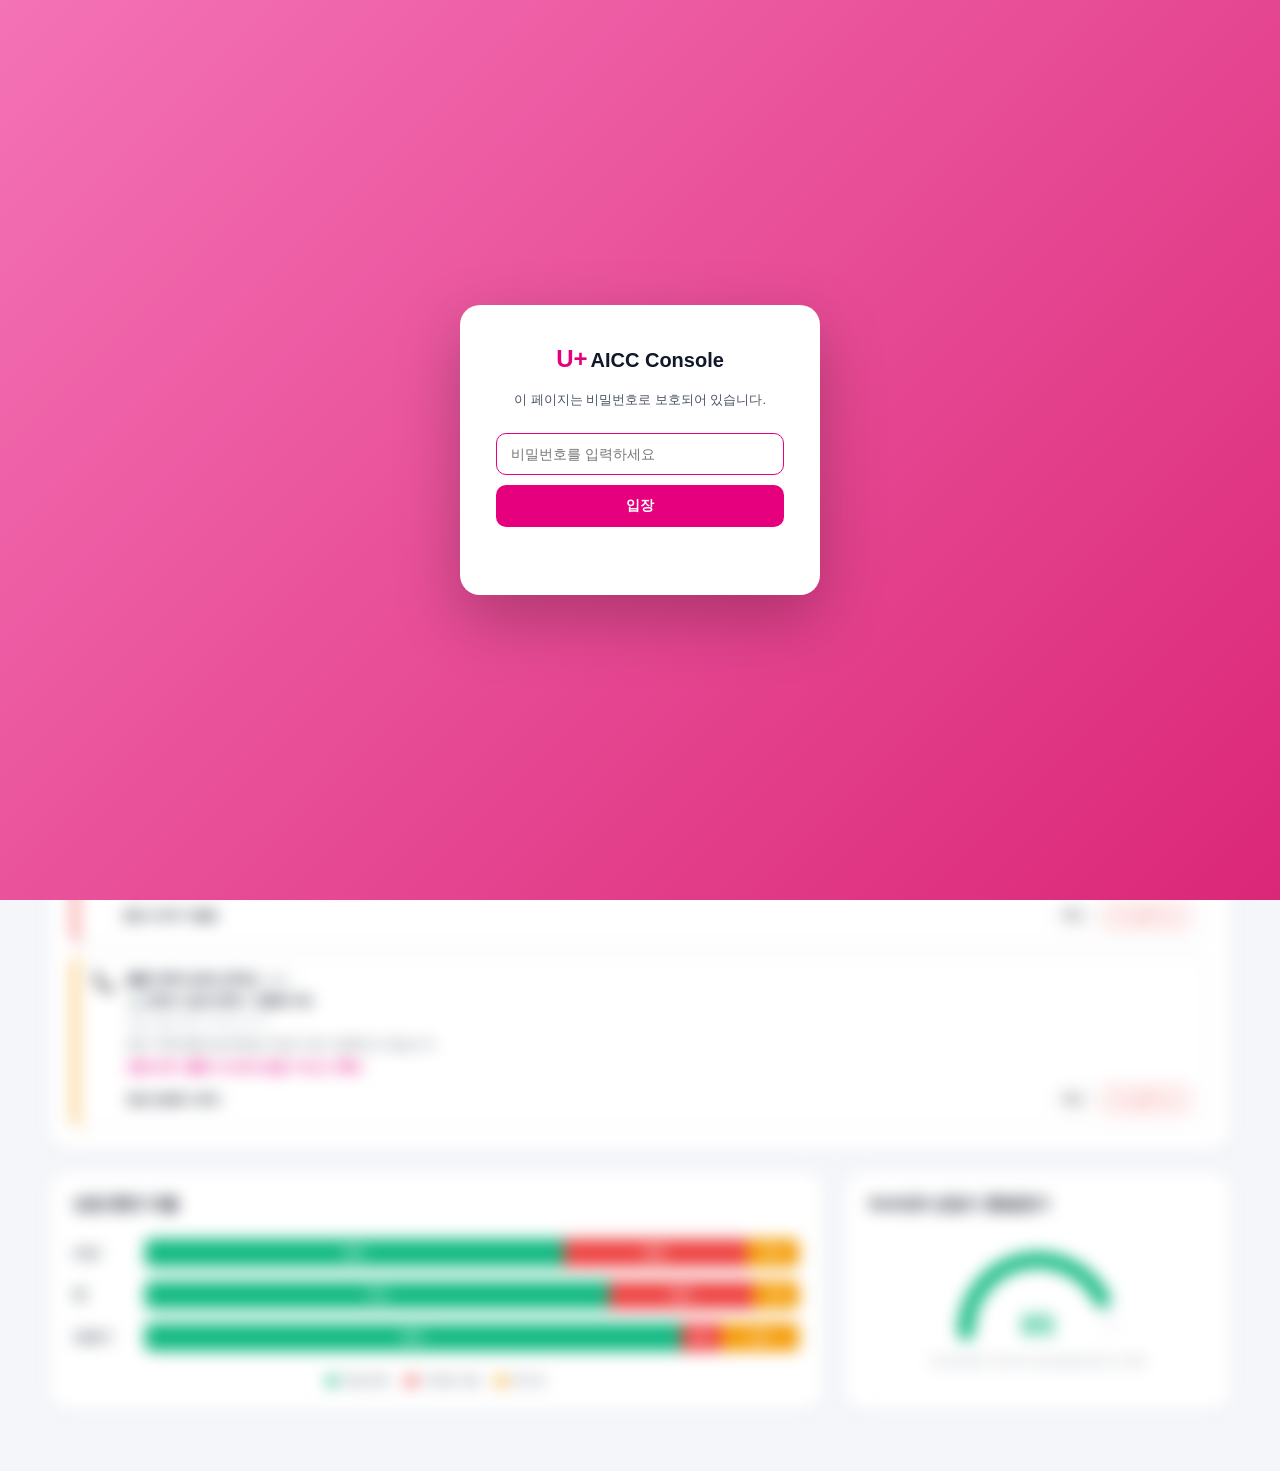
==== aiccdashboard.html @ 94a43257 "feat: AICC Watchtower 대시보드 추가 (실시간 부하/인프라 감시, 와치타워)" ====
<!DOCTYPE html>
<html lang="ko">
<head>
  <meta charset="UTF-8" />
  <meta name="viewport" content="width=device-width, initial-scale=1.0" />
  <title>U+AICC Console · AICC Watchtower</title>
  <link rel="stylesheet" href="funnel.css" />
  <link rel="stylesheet" href="dashboard.css" />
  <script src="gate.js"></script>
</head>
<body>

<!-- GNB -->
<nav class="gnb">
  <div class="gnb-left">
    <div class="service-switcher" id="switcherBtn" onclick="toggleSwitcher()">
      <div class="gnb-logo">
        <span class="logo-uplus">U+</span><span class="logo-aicc">AICC Console</span>
      </div>
      <span class="switcher-arrow">▾</span>
      <div class="switcher-dropdown">
        <div class="switcher-item" onclick="location.href='index.html'"><span class="status-dot green"></span> 상담 어드바이저 포털</div>
        <div class="switcher-item"><span class="status-dot green"></span> AI AutoQA</div>
        <div class="switcher-item"><span class="status-dot green"></span> AI VoiceToAction</div>
        <div class="switcher-item"><span class="status-dot green"></span> AI 상담봇</div>
        <div class="switcher-item"><span class="status-dot green"></span> 통합 운영관리포털</div>
        <div class="switcher-item" onclick="location.href='funnel.html'"><span class="status-dot magenta"></span> AICC Funnel</div>
        <div class="switcher-item active"><span class="status-dot magenta"></span> AICC Watchtower</div>
      </div>
    </div>
  </div>
  <div class="gnb-right">
    <div class="live-badge"><span class="live-dot"></span> LIVE</div>
    <div class="gnb-icon-btn" title="알림"><span class="icon">🔔</span><span class="pulse-badge" id="alertBadge">0</span></div>
    <div class="gnb-profile"><div class="avatar">김</div><span class="profile-name">김유플</span></div>
  </div>
</nav>

<main class="main-content">

  <!-- 브레드크럼 -->
  <nav class="breadcrumb">
    <span class="bc-home" onclick="location.href='index.html'">U+AICC Console</span>
    <span class="bc-sep">›</span>
    <span class="bc-current">AICC Watchtower</span>
  </nav>

  <!-- 페이지 헤더 -->
  <header class="page-header">
    <div class="page-title-wrap">
      <h1 class="page-title">🔭 AICC Watchtower</h1>
      <p class="page-sub">전 서비스의 고객 여정·부하·품질·인프라를 실시간으로 감시하는 통합 관제 대시보드입니다.</p>
    </div>
    <div class="page-meta">
      <span class="update-time" id="liveClock">🕒 --:--:--</span>
    </div>
  </header>

  <!-- 1. 전체 시스템 상태 신호등 -->
  <section class="status-banner" id="statusBanner">
    <div class="sb-left">
      <span class="sb-signal" id="sbSignal"></span>
      <div>
        <div class="sb-title" id="sbTitle">시스템 정상 운영 중</div>
        <div class="sb-sub" id="sbSub">모든 서비스가 정상 범위에서 동작하고 있습니다.</div>
      </div>
    </div>
    <div class="sb-right" id="sbMetrics"><!-- JS --></div>
  </section>

  <!-- 2. 고객 여정 · 실시간 부하 -->
  <section class="panel">
    <div class="panel-header">
      <h2 class="panel-title">고객 여정 · 실시간 부하</h2>
    </div>
    <div class="dash-flow" id="dashFlow"><!-- JS --></div>
    <div class="journey-legend">
      <span class="jl-item"><i class="load-dot normal"></i> 정상</span>
      <span class="jl-item"><i class="load-dot warn"></i> 주의 (부하 150%↑ / 특정 집중)</span>
      <span class="jl-item"><i class="load-dot crit"></i> 위험 (부하 200%↑ / 지연·장애)</span>
    </div>
  </section>

  <!-- 3. 실시간 이상 알림 (여정 바로 아래) -->
  <section class="panel watch-panel">
    <div class="panel-header">
      <h2 class="panel-title">실시간 이상 알림</h2>
      <span class="insight-count" id="watchCount">0건</span>
    </div>
    <div class="watch-list" id="watchList"><!-- JS --></div>
  </section>

  <!-- 4. 종료 비율 + AutoQA -->
  <section class="quality-row">
    <div class="panel end-panel">
      <div class="panel-header"><h2 class="panel-title">상담 종료 비율</h2></div>
      <div class="end-bars" id="endBars"><!-- JS --></div>
    </div>
    <div class="panel quality-panel">
      <div class="panel-header"><h2 class="panel-title">AutoQA 상담사 품질점수</h2></div>
      <div class="gauge" id="qaGauge"></div>
      <div class="quality-sub">AI AutoQA가 평가한 상담 품질 평균 (0~100)</div>
    </div>
  </section>

</main>

<div class="toast" id="toast"></div>
<script src="dashboard.js"></script>
</body>
</html>
---- funnel.css ----
/* ===== RESET & TOKENS ===== */
*, *::before, *::after { box-sizing: border-box; margin: 0; padding: 0; }

:root {
  --uplus-magenta: #E6007E;
  --uplus-magenta-pale: #FFF0F7;
  --uplus-magenta-border: #FFB3D9;
  --bg: #F5F6FA;
  --bg-subtle: #F8F9FC;
  --border: #E4E7F0;
  --border-hover: #C8CEDE;
  --text-primary: #111827;
  --text-secondary: #4B5563;
  --text-muted: #9CA3AF;
  --green: #10B981;
  --yellow: #F59E0B;
  --red: #EF4444;
  --blue: #3B82F6;
  --radius-xl: 20px;
  --radius-lg: 16px;
  --radius-md: 12px;
  --radius-sm: 8px;
  --shadow-sm: 0 1px 3px rgba(0,0,0,0.06), 0 1px 2px rgba(0,0,0,0.04);
  --shadow: 0 4px 16px rgba(0,0,0,0.08), 0 1px 4px rgba(0,0,0,0.04);
  --shadow-hover: 0 12px 32px rgba(230,0,126,0.12), 0 4px 12px rgba(0,0,0,0.08);
  --gnb-height: 60px;
}

body {
  font-family: 'Pretendard','Apple SD Gothic Neo','Noto Sans KR',sans-serif;
  background: var(--bg); min-height: 100vh; color: var(--text-primary);
}

/* ===== GNB (홈과 동일) ===== */
.gnb {
  height: var(--gnb-height); display: flex; align-items: center; justify-content: space-between;
  padding: 0 48px; background: #fff; border-bottom: 1px solid var(--border);
  position: sticky; top: 0; z-index: 100; box-shadow: var(--shadow-sm);
}
.gnb-left { display: flex; align-items: center; }
.gnb-logo { display: flex; align-items: center; gap: 3px; }
.logo-uplus { font-size: 18px; font-weight: 900; color: var(--uplus-magenta); }
.logo-aicc { font-size: 16px; font-weight: 700; color: var(--text-primary); }
.service-switcher {
  position: relative; display: flex; align-items: center; gap: 8px;
  padding: 6px 12px; border: 1px solid transparent; border-radius: var(--radius-sm);
  cursor: pointer; transition: all 0.2s; user-select: none;
}
.service-switcher:hover, .service-switcher.open { background: var(--uplus-magenta-pale); border-color: var(--uplus-magenta-border); }
.switcher-arrow { font-size: 11px; color: var(--text-muted); transition: transform 0.2s; }
.service-switcher.open .switcher-arrow { transform: rotate(180deg); }
.switcher-dropdown {
  display: none; position: absolute; top: calc(100% + 8px); left: 0; min-width: 240px;
  background: #fff; border: 1px solid var(--border); border-radius: var(--radius-md);
  box-shadow: var(--shadow); overflow: hidden; z-index: 300;
}
.service-switcher.open .switcher-dropdown { display: block; }
.switcher-item { display: flex; align-items: center; gap: 10px; padding: 11px 16px; font-size: 13px; color: var(--text-secondary); cursor: pointer; transition: background 0.15s; }
.switcher-item:hover { background: var(--bg-subtle); color: var(--text-primary); }
.switcher-item.active { color: var(--uplus-magenta); font-weight: 600; background: var(--uplus-magenta-pale); }
.status-dot { width: 7px; height: 7px; border-radius: 50%; flex-shrink: 0; }
.status-dot.green { background: var(--green); box-shadow: 0 0 0 2px rgba(16,185,129,0.2); }
.status-dot.magenta { background: var(--uplus-magenta); box-shadow: 0 0 0 2px rgba(230,0,126,0.2); }
.gnb-right { display: flex; align-items: center; gap: 12px; }
.gnb-icon-btn { position: relative; width: 36px; height: 36px; display: flex; align-items: center; justify-content: center; background: var(--bg-subtle); border: 1px solid var(--border); border-radius: 50%; cursor: pointer; }
.pulse-badge { position: absolute; top: 0; right: 0; min-width: 16px; height: 16px; background: var(--uplus-magenta); border-radius: 8px; font-size: 10px; font-weight: 700; color: #fff; display: flex; align-items: center; justify-content: center; padding: 0 4px; border: 2px solid #fff; }
.gnb-profile { display: flex; align-items: center; gap: 8px; padding: 5px 12px 5px 5px; background: var(--bg-subtle); border: 1px solid var(--border); border-radius: 20px; }
.avatar { width: 28px; height: 28px; background: linear-gradient(135deg,var(--uplus-magenta),#FF4DA6); border-radius: 50%; display: flex; align-items: center; justify-content: center; font-size: 12px; font-weight: 700; color: #fff; }
.profile-name { font-size: 13px; font-weight: 500; }

/* ===== LAYOUT ===== */
.main-content { max-width: 1440px; margin: 0 auto; padding: 24px 48px 60px; display: flex; flex-direction: column; gap: 20px; }

/* 브레드크럼 */
.breadcrumb { display: flex; align-items: center; gap: 8px; font-size: 13px; }
.bc-home { color: var(--text-muted); cursor: pointer; }
.bc-home:hover { color: var(--uplus-magenta); }
.bc-sep { color: var(--text-muted); }
.bc-current { color: var(--text-primary); font-weight: 600; }

/* 페이지 헤더 */
.page-header { display: flex; align-items: flex-end; justify-content: space-between; }
.page-title { font-size: 24px; font-weight: 800; letter-spacing: -0.5px; }
.page-sub { font-size: 13px; color: var(--text-secondary); margin-top: 6px; }
.update-time { font-size: 12px; color: var(--text-muted); }

/* ===== 필터 바 ===== */
.filter-bar {
  display: flex; align-items: flex-end; gap: 16px; flex-wrap: wrap;
  background: #fff; border: 1px solid var(--border); border-radius: var(--radius-lg);
  padding: 16px 20px; box-shadow: var(--shadow-sm);
}
.filter-group { display: flex; flex-direction: column; gap: 6px; }
.filter-label { font-size: 11px; color: var(--text-muted); font-weight: 600; }
.filter-select {
  background: #fff; border: 1px solid var(--border); color: var(--text-secondary);
  font-size: 13px; padding: 7px 12px; border-radius: var(--radius-sm); cursor: pointer; outline: none; min-width: 130px;
}
.filter-select:focus { border-color: var(--uplus-magenta); }
.seg-control { display: inline-flex; background: var(--bg-subtle); border: 1px solid var(--border); border-radius: var(--radius-sm); padding: 3px; gap: 2px; }
.seg-control.small { padding: 2px; }
.seg-btn { background: transparent; border: none; font-size: 12px; padding: 6px 14px; border-radius: 6px; cursor: pointer; color: var(--text-secondary); transition: all 0.15s; }
.seg-control.small .seg-btn { padding: 4px 10px; font-size: 11px; }
.seg-btn.active { background: #fff; color: var(--uplus-magenta); font-weight: 600; box-shadow: var(--shadow-sm); }
.filter-apply { margin-left: auto; align-self: flex-end; background: var(--uplus-magenta); border: none; color: #fff; font-size: 13px; font-weight: 600; padding: 8px 22px; border-radius: var(--radius-sm); cursor: pointer; transition: background 0.2s; }
.filter-apply:hover { background: #C2006A; }

/* ===== KPI 행 ===== */
.kpi-row { display: grid; grid-template-columns: repeat(5, 1fr); gap: 16px; }
.kpi-card { background: #fff; border: 1px solid var(--border); border-radius: var(--radius-lg); padding: 18px 20px; box-shadow: var(--shadow-sm); position: relative; overflow: hidden; }
.kpi-card.alert { border-color: #fcd34d; box-shadow: 0 0 0 2px rgba(245,158,11,0.12), var(--shadow-sm); }
.kpi-card.alert::before { content: ''; position: absolute; top: 0; left: 0; right: 0; height: 3px; background: var(--yellow); }
.kpi-label { font-size: 12px; color: var(--text-secondary); margin-bottom: 10px; }
.kpi-value { font-size: 26px; font-weight: 800; letter-spacing: -0.5px; }
.kpi-unit { font-size: 14px; font-weight: 600; color: var(--text-muted); margin-left: 2px; }
.kpi-trend { font-size: 12px; font-weight: 600; margin-top: 8px; }
.kpi-trend.up { color: var(--green); }
.kpi-trend.down { color: var(--red); }
.kpi-trend.up.bad { color: var(--red); }
.kpi-trend.down.bad { color: var(--red); }

/* ===== 본문 2단 그리드 (AI 인사이트 메인) ===== */
.content-grid { display: grid; grid-template-columns: 1.7fr 1fr; gap: 20px; align-items: start; }
.side-charts { display: flex; flex-direction: column; gap: 20px; }
.panel { background: #fff; border: 1px solid var(--border); border-radius: var(--radius-xl); padding: 22px 24px; box-shadow: var(--shadow-sm); }
.panel-header { display: flex; align-items: center; justify-content: space-between; margin-bottom: 18px; }
.panel-title { font-size: 16px; font-weight: 700; }
.panel-hint { font-size: 11px; color: var(--text-muted); }
.insight-count { font-size: 11px; font-weight: 600; color: var(--uplus-magenta); background: var(--uplus-magenta-pale); padding: 3px 10px; border-radius: 20px; }

/* ===== 퍼널 시각화 ===== */
.funnel-flow { display: flex; flex-direction: column; gap: 8px; }
.funnel-step {
  position: relative; background: var(--bg-subtle); border: 1px solid var(--border);
  border-radius: var(--radius-md); padding: 14px 18px; cursor: pointer; transition: all 0.2s;
  display: flex; align-items: center; justify-content: space-between;
}
.funnel-step:hover { border-color: var(--uplus-magenta); background: var(--uplus-magenta-pale); transform: translateX(2px); }
.funnel-step.drop { border-left: 3px solid var(--red); }
.funnel-step.warn { border-left: 3px solid var(--yellow); }
.fs-left { display: flex; align-items: center; gap: 12px; }
.fs-lv { width: 24px; height: 24px; border-radius: 6px; background: var(--uplus-magenta); color: #fff; font-size: 11px; font-weight: 700; display: flex; align-items: center; justify-content: center; flex-shrink: 0; }
.fs-name { font-size: 14px; font-weight: 600; }
.fs-desc { font-size: 11px; color: var(--text-muted); margin-top: 2px; }
.fs-right { display: flex; align-items: center; gap: 16px; }
.fs-count { font-size: 14px; font-weight: 700; }
.fs-rate { font-size: 12px; font-weight: 600; min-width: 56px; text-align: right; }
.fs-rate.pass { color: var(--green); }
.fs-rate.drop { color: var(--red); }
/* 단계 사이 연결 바 */
.funnel-bar-wrap { padding: 0 18px; }
.funnel-bar { height: 6px; background: linear-gradient(90deg, var(--uplus-magenta), #FF8DC7); border-radius: 3px; transition: width 0.4s; }

/* ===== AI 인사이트 패널 (핵심 — 강조) ===== */
.insight-panel {
  border: 1.5px solid var(--uplus-magenta-border);
  box-shadow: 0 6px 24px rgba(230,0,126,0.10);
}
.ic-new { font-size: 9px; font-weight: 800; color: #fff; background: var(--uplus-magenta); padding: 2px 6px; border-radius: 4px; margin-left: auto; }
.insight-list { display: flex; flex-direction: column; gap: 14px; }
.insight-card {
  border: 1px solid var(--border); border-radius: var(--radius-md);
  padding: 18px; transition: all 0.2s; cursor: pointer; background: #fff;
  position: relative; overflow: hidden;
}
.insight-card::before { content: ''; position: absolute; top: 0; left: 0; bottom: 0; width: 4px; }
.insight-card.sev-high::before { background: var(--red); }
.insight-card.sev-mid::before { background: var(--yellow); }
.insight-card.sev-low::before { background: var(--blue); }
.insight-card:hover { border-color: var(--uplus-magenta); box-shadow: var(--shadow); transform: translateY(-2px); }
.ic-head { display: flex; align-items: center; gap: 8px; margin-bottom: 12px; }
.ic-severity { font-size: 10px; font-weight: 700; padding: 3px 8px; border-radius: 20px; }
.ic-severity.high { background: #fef2f2; color: var(--red); }
.ic-severity.mid { background: #fffbeb; color: var(--yellow); }
.ic-severity.low { background: #eff6ff; color: var(--blue); }
.ic-topic { font-size: 11px; color: var(--text-muted); }

/* 현상 — 가장 크게/굵게 강조 */
.ic-fact {
  font-size: 16px; font-weight: 700; line-height: 1.5; color: var(--text-primary);
  margin-bottom: 14px; padding-bottom: 14px; border-bottom: 1px solid var(--border);
}
.ic-fact strong { color: var(--uplus-magenta); }

/* 원인/Action */
.ic-body { display: flex; flex-direction: column; gap: 10px; }
.ic-row { display: flex; gap: 10px; font-size: 13px; line-height: 1.55; }
.ic-key { flex-shrink: 0; width: 92px; font-size: 11px; font-weight: 700; padding: 4px 0; text-align: center; border-radius: 6px; height: fit-content; }
.ic-key.cause { color: var(--yellow); background: #fffbeb; }
.ic-key.action { color: var(--uplus-magenta); background: var(--uplus-magenta-pale); }
.ic-val { color: var(--text-secondary); flex: 1; }
.ic-val strong { color: var(--text-primary); font-weight: 700; }
.ic-confidence { font-size: 11px; color: var(--text-muted); margin-left: 4px; }

/* 근거 데이터 — 강조(크게) */
.ic-evidence {
  margin-top: 14px; padding: 14px 16px;
  background: var(--bg-subtle); border: 1px solid var(--border);
  border-radius: var(--radius-md);
}
.ic-evidence-head { font-size: 12px; font-weight: 700; color: var(--text-primary); margin-bottom: 6px; }
.ic-evidence-body { font-size: 13px; color: var(--text-secondary); line-height: 1.6; margin-bottom: 10px; }
.ic-evidence-btn {
  width: 100%; background: #fff; border: 1px solid var(--uplus-magenta-border);
  color: var(--uplus-magenta); font-size: 12px; font-weight: 600;
  padding: 9px; border-radius: var(--radius-sm); cursor: pointer; transition: all 0.2s;
}
.ic-evidence-btn:hover { background: var(--uplus-magenta-pale); }

/* 피드백 — 최소화(작게, 우측 정렬) */
.ic-feedback { display: flex; align-items: center; gap: 8px; margin-top: 10px; justify-content: flex-end; }
.ic-fb-label { font-size: 11px; color: var(--text-muted); }
.ic-fb-icon {
  width: 28px; height: 24px; background: transparent; border: 1px solid var(--border);
  border-radius: 6px; font-size: 12px; cursor: pointer; transition: all 0.15s; padding: 0;
}
.ic-fb-icon:hover { background: var(--uplus-magenta-pale); border-color: var(--uplus-magenta); }

/* ===== 추세 그래프 ===== */
.trend-panel { width: 100%; }
.trend-chart { height: 170px; display: flex; align-items: flex-end; gap: 10px; padding: 16px 8px 0; }
.trend-col { flex: 1; display: flex; flex-direction: column; align-items: center; gap: 8px; }
.trend-bar-wrap { width: 100%; height: 130px; display: flex; align-items: flex-end; justify-content: center; }
.trend-bar { width: 60%; max-width: 40px; background: linear-gradient(180deg, var(--uplus-magenta), #FF8DC7); border-radius: 6px 6px 0 0; transition: height 0.4s; position: relative; }
.trend-bar.peak { background: linear-gradient(180deg, var(--red), #fca5a5); }
.trend-bar-val { position: absolute; top: -18px; left: 50%; transform: translateX(-50%); font-size: 10px; font-weight: 700; color: var(--text-secondary); white-space: nowrap; }
.trend-label { font-size: 11px; color: var(--text-muted); }

/* ===== 드로어 ===== */
.drawer-overlay { display: none; position: fixed; inset: 0; background: rgba(0,0,0,0.35); backdrop-filter: blur(4px); z-index: 500; }
.drawer-overlay.open { display: block; }
.drawer { position: absolute; top: 0; right: 0; width: 460px; max-width: 92vw; height: 100%; background: #fff; box-shadow: -8px 0 32px rgba(0,0,0,0.15); padding: 28px; overflow-y: auto; animation: slideIn 0.25s ease; }
@keyframes slideIn { from { transform: translateX(40px); opacity: 0; } to { transform: translateX(0); opacity: 1; } }
.drawer-header { display: flex; align-items: center; justify-content: space-between; margin-bottom: 20px; }
.drawer-header h3 { font-size: 18px; font-weight: 700; }
.drawer-close { background: var(--bg-subtle); border: 1px solid var(--border); color: var(--text-muted); font-size: 14px; cursor: pointer; padding: 4px 10px; border-radius: var(--radius-sm); }
.drawer-body { font-size: 14px; line-height: 1.7; color: var(--text-secondary); }
.drawer-body h4 { font-size: 13px; color: var(--text-primary); margin: 18px 0 8px; }
.drawer-stat { display: flex; justify-content: space-between; padding: 10px 14px; background: var(--bg-subtle); border-radius: var(--radius-sm); margin-bottom: 8px; font-size: 13px; }
.drawer-stat strong { color: var(--text-primary); }
.drawer-list { margin: 4px 0 0 18px; font-size: 13px; color: var(--text-secondary); line-height: 1.8; }
.drawer-cta { width: 100%; margin-top: 18px; background: var(--uplus-magenta); border: none; color: #fff; font-size: 13px; font-weight: 600; padding: 11px; border-radius: var(--radius-sm); cursor: pointer; transition: background 0.2s; }
.drawer-cta:hover { background: #C2006A; }
/* 인사이트 → 서비스 이동 블록 */
.drawer-service { margin-top: 18px; padding: 16px; background: var(--uplus-magenta-pale); border: 1px solid var(--uplus-magenta-border); border-radius: var(--radius-md); }
.ds-label { font-size: 11px; font-weight: 700; color: var(--uplus-magenta); margin-bottom: 6px; }
.ds-name { font-size: 14px; font-weight: 700; color: var(--text-primary); }
.ds-menu { font-size: 12px; font-weight: 500; color: var(--text-secondary); }
.drawer-service .drawer-cta { margin-top: 12px; }

/* ===== Toast ===== */
.toast { position: fixed; bottom: 28px; right: 28px; background: var(--text-primary); color: #fff; border-radius: var(--radius-md); padding: 13px 20px; font-size: 13px; box-shadow: var(--shadow); opacity: 0; transform: translateY(10px); transition: all 0.3s; pointer-events: none; z-index: 1000; max-width: 360px; }
.toast.show { opacity: 1; transform: translateY(0); }

/* ===== 반응형 ===== */
@media (max-width: 1100px) {
  .content-grid { grid-template-columns: 1fr; }
  .kpi-row { grid-template-columns: repeat(2, 1fr); }
  .main-content { padding: 24px; }
  .gnb { padding: 0 24px; }
}

/* ===== 고객 여정 그래프 (Journey Flow) — 메인 라인 + 이탈 가지 ===== */
.journey-panel { width: 100%; }
.journey-flow { display: flex; align-items: flex-start; gap: 0; overflow-x: auto; padding: 8px 4px 20px; }
.jf-stage { flex: 1; min-width: 150px; display: flex; flex-direction: column; }
/* 메인 라인 (진행) */
.jf-main { display: flex; align-items: center; }
.jf-node {
  flex: 1; background: #fff; border: 1px solid var(--border); border-radius: var(--radius-md);
  padding: 14px 16px; cursor: pointer; transition: all 0.2s; border-top: 3px solid var(--uplus-magenta);
}
.jf-node:hover { box-shadow: var(--shadow); transform: translateY(-2px); border-color: var(--uplus-magenta); }
.jf-node.resolved { border-top-color: var(--green); }
.jf-node-top { display: flex; align-items: center; justify-content: space-between; }
.jf-name { font-size: 13px; font-weight: 700; }
.jf-id { font-size: 10px; font-weight: 800; color: #fff; background: var(--uplus-magenta); padding: 1px 5px; border-radius: 4px; margin-right: 2px; }
.jf-node.resolved .jf-id { background: var(--green); }
.jf-rate { font-size: 12px; font-weight: 700; color: var(--uplus-magenta); }
.jf-node.resolved .jf-rate { color: var(--green); }
.jf-count { font-size: 16px; font-weight: 800; margin-top: 6px; }
.jf-sub { font-size: 10px; color: var(--text-muted); margin-top: 4px; }
/* 진행 화살표 */
.jf-arrow { color: var(--uplus-magenta); font-size: 18px; font-weight: 700; padding: 0 8px; flex-shrink: 0; }
/* 이탈 가지 (아래로 빠짐) */
.jf-leak-wrap { min-height: 78px; padding-right: 34px; padding-top: 4px; display: flex; flex-direction: column; align-items: center; }
.jf-leak-line { width: 2px; height: 16px; background: repeating-linear-gradient(180deg, var(--text-muted) 0 3px, transparent 3px 6px); }
.jf-leak {
  display: flex; align-items: center; gap: 8px; width: 100%;
  background: #fff; border: 1px solid var(--border); border-radius: var(--radius-sm);
  padding: 8px 10px; cursor: pointer; transition: all 0.2s; border-left: 3px solid var(--red);
}
.jf-leak:hover { box-shadow: var(--shadow-sm); transform: translateY(-1px); }
.jf-leak.abandon { border-left-color: #f97316; }
.jf-leak-icon { font-size: 14px; }
.jf-leak.drop .jf-leak-icon { color: var(--red); }
.jf-leak.abandon .jf-leak-icon { color: #f97316; }
.jf-leak-name { font-size: 11px; font-weight: 600; color: var(--text-primary); }
.jf-leak-count { font-size: 11px; font-weight: 700; color: var(--red); margin-top: 2px; }
.jf-leak.abandon .jf-leak-count { color: #f97316; }

.journey-legend { display: flex; gap: 18px; justify-content: center; padding-top: 12px; border-top: 1px solid var(--border); }
.jl-item { display: flex; align-items: center; gap: 6px; font-size: 11px; color: var(--text-secondary); }
.jl-dot { width: 10px; height: 10px; border-radius: 3px; display: inline-block; }
.jl-dot.resolved { background: var(--green); }
.jl-dot.drop { background: var(--red); }
.jl-dot.abandon { background: #f97316; }
.jl-dot.flow { background: var(--uplus-magenta); }

/* ===== 인사이트 차트 2단 ===== */
.chart-grid { display: grid; grid-template-columns: 1fr 1fr; gap: 20px; }

/* 진입 채널 믹스 (가로 막대) */
.mix-chart { display: flex; flex-direction: column; gap: 14px; padding-top: 4px; }
.mix-row { display: flex; align-items: center; gap: 12px; }
.mix-label { font-size: 12px; color: var(--text-secondary); width: 110px; flex-shrink: 0; }
.mix-bar-track { flex: 1; height: 22px; background: var(--bg-subtle); border-radius: 6px; overflow: hidden; }
.mix-bar-fill { height: 100%; border-radius: 6px; display: flex; align-items: center; justify-content: flex-end; padding-right: 8px; color: #fff; font-size: 11px; font-weight: 700; transition: width 0.5s; }
.mix-bar-fill.c1 { background: linear-gradient(90deg,#E6007E,#FF4DA6); }
.mix-bar-fill.c2 { background: linear-gradient(90deg,#8b5cf6,#a78bfa); }
.mix-bar-fill.c3 { background: linear-gradient(90deg,#3b82f6,#60a5fa); }
.mix-bar-fill.c4 { background: linear-gradient(90deg,#10b981,#34d399); }

/* 채널 × 상담유형 매트릭스 (누적 막대) */
.matrix-chart { display: flex; gap: 24px; justify-content: center; align-items: flex-end; height: 170px; padding-top: 10px; }
.matrix-col { display: flex; flex-direction: column; align-items: center; gap: 10px; height: 100%; justify-content: flex-end; }
.matrix-stack { width: 64px; display: flex; flex-direction: column-reverse; border-radius: 6px 6px 0 0; overflow: hidden; }
.matrix-seg { width: 100%; display: flex; align-items: center; justify-content: center; font-size: 10px; font-weight: 700; color: #fff; }
.matrix-seg.cs { background: #E6007E; }
.matrix-seg.roaming { background: #f59e0b; }
.matrix-seg.tech { background: #3b82f6; }
.matrix-label { font-size: 12px; font-weight: 600; color: var(--text-secondary); }
.matrix-legend { display: flex; gap: 16px; justify-content: center; margin-top: 14px; }
.ml-item { display: flex; align-items: center; gap: 6px; font-size: 11px; color: var(--text-secondary); }
.ml-dot { width: 10px; height: 10px; border-radius: 3px; }
.ml-dot.cs { background: #E6007E; }
.ml-dot.roaming { background: #f59e0b; }
.ml-dot.tech { background: #3b82f6; }

@media (max-width: 1100px) {
  .chart-grid { grid-template-columns: 1fr; }
}
---- dashboard.css ----
/* ===== AICC Dashboard 전용 ===== */

/* LIVE 뱃지 */
.live-badge {
  display: flex; align-items: center; gap: 6px;
  font-size: 11px; font-weight: 700; color: var(--red);
  background: #fef2f2; border: 1px solid #fecaca;
  padding: 5px 10px; border-radius: 20px;
}
.live-dot { width: 7px; height: 7px; border-radius: 50%; background: var(--red); animation: livePulse 1.2s infinite; }
@keyframes livePulse { 0%,100% { opacity:1; box-shadow:0 0 0 0 rgba(239,68,68,0.5);} 50% { opacity:0.5; box-shadow:0 0 0 5px rgba(239,68,68,0);} }

/* ===== 시스템 상태 배너 (신호등) ===== */
.status-banner {
  display: flex; align-items: center; justify-content: space-between;
  border-radius: var(--radius-xl); padding: 22px 28px; color: #fff;
  transition: background 0.4s;
}
.status-banner.ok   { background: linear-gradient(135deg,#10b981,#059669); }
.status-banner.warn { background: linear-gradient(135deg,#f59e0b,#d97706); }
.status-banner.crit { background: linear-gradient(135deg,#ef4444,#b91c1c); }
.sb-left { display: flex; align-items: center; gap: 18px; }
.sb-signal { width: 44px; height: 44px; border-radius: 50%; background: rgba(255,255,255,0.25); border: 3px solid rgba(255,255,255,0.6); flex-shrink: 0; animation: livePulse 1.6s infinite; }
.sb-title { font-size: 18px; font-weight: 800; }
.sb-sub { font-size: 13px; color: rgba(255,255,255,0.85); margin-top: 4px; }
.sb-right { display: flex; gap: 28px; }
.sb-metric { text-align: center; }
.sb-metric-val { font-size: 22px; font-weight: 800; }
.sb-metric-label { font-size: 11px; color: rgba(255,255,255,0.8); margin-top: 2px; }

/* ===== 여정 흐름 (실시간 부하) ===== */
.dash-flow { display: flex; align-items: stretch; gap: 0; overflow-x: auto; padding: 8px 4px 18px; }
.df-stage { flex: 1; min-width: 132px; display: flex; align-items: stretch; }
.df-node {
  flex: 1; border-radius: var(--radius-md); padding: 14px; cursor: pointer;
  border: 1px solid var(--border); background: #fff; transition: all 0.3s;
  position: relative; border-top: 4px solid var(--green);
  display: flex; flex-direction: column;
}
.df-node:hover { box-shadow: var(--shadow); transform: translateY(-2px); }
.df-node.normal { border-top-color: var(--green); }
.df-node.warn   { border-top-color: var(--yellow); background: #fffdf5; }
.df-node.crit   { border-top-color: var(--red); background: #fff5f5; animation: critBlink 1.4s infinite; }
.df-node.grouped { border-top-style: dashed; }
@keyframes critBlink { 0%,100%{ box-shadow:0 0 0 0 rgba(239,68,68,0);} 50%{ box-shadow:0 0 0 4px rgba(239,68,68,0.12);} }
.df-node-head { display: flex; align-items: center; gap: 4px; flex-wrap: wrap; }
.df-id { font-size: 10px; font-weight: 800; color: #fff; background: var(--uplus-magenta); padding: 1px 5px; border-radius: 4px; }
.df-name { font-size: 13px; font-weight: 700; }
.df-group { font-size: 9px; color: var(--text-muted); background: var(--bg-subtle); padding: 1px 5px; border-radius: 4px; margin-left: auto; }
.df-now { font-size: 20px; font-weight: 800; margin-top: 10px; }
.df-now-unit { font-size: 11px; color: var(--text-muted); font-weight: 600; }
/* 상태 표시 통일: 정상 ● / 부하 ▲ / 이슈 ⚠ */
.df-status { margin-top: 8px; font-size: 11px; font-weight: 700; display: flex; align-items: center; gap: 5px; }
.df-st-ico { font-size: 11px; }
.df-status.normal { color: var(--green); }
.df-status.warn { color: var(--yellow); }
.df-status.crit { color: var(--red); }
.df-loadbar { height: 5px; background: var(--bg-subtle); border-radius: 3px; margin-top: 6px; overflow: hidden; }
.df-loadbar-fill { height: 100%; border-radius: 3px; transition: width 0.5s; }
.df-loadbar-fill.warn { background: var(--yellow); }
.df-loadbar-fill.crit { background: var(--red); }
.df-special { margin-top: 6px; font-size: 10px; font-weight: 600; color: var(--red); background: #fef2f2; border-radius: 5px; padding: 4px 6px; line-height: 1.4; }
.df-node.warn .df-special { color: #b45309; background: #fffbeb; }
.df-arrow { color: var(--text-muted); font-size: 16px; padding: 0 6px; flex-shrink: 0; align-self: center; }
.df-delay { position: absolute; top: 10px; right: 10px; font-size: 9px; font-weight: 700; color: var(--red); background: #fef2f2; padding: 2px 5px; border-radius: 4px; }

/* load 범례 dot */
.load-dot { width: 10px; height: 10px; border-radius: 3px; display: inline-block; }
.load-dot.normal { background: var(--green); }
.load-dot.warn { background: var(--yellow); }
.load-dot.crit { background: var(--red); }

/* ===== 종료 비율 + 품질 (종료 넓게 + AutoQA) ===== */
.quality-row { display: grid; grid-template-columns: 2fr 1fr; gap: 20px; align-items: stretch; }
.end-panel { display: flex; flex-direction: column; }
.end-bars { display: flex; flex-direction: column; gap: 14px; justify-content: center; flex: 1; padding-top: 6px; }
/* 경로별 종료 누적 막대 */
.endp-row { display: flex; align-items: center; gap: 12px; }
.endp-label { font-size: 13px; font-weight: 700; color: var(--text-secondary); width: 60px; flex-shrink: 0; }
.endp-track { flex: 1; height: 28px; display: flex; border-radius: 6px; overflow: hidden; }
.endp-seg { height: 100%; display: flex; align-items: center; justify-content: center; font-size: 11px; font-weight: 700; color: #fff; transition: width 0.5s; }
.endp-seg.ok { background: #10b981; }
.endp-seg.drop { background: #ef4444; }
.endp-seg.warn { background: #f59e0b; }
.endp-legend { display: flex; gap: 16px; justify-content: center; margin-top: 8px; }
.ml-item { display: flex; align-items: center; gap: 6px; font-size: 11px; color: var(--text-secondary); }
.ml-dot { width: 10px; height: 10px; border-radius: 3px; }
.ml-dot.ok { background: #10b981; }
.ml-dot.drop { background: #ef4444; }
.ml-dot.warn { background: #f59e0b; }

/* 품질 게이지 */
.quality-panel { text-align: center; display: flex; flex-direction: column; }
.quality-panel .gauge { margin-top: auto; }
.quality-panel .quality-sub { margin-bottom: auto; }
.gauge { position: relative; width: 160px; height: 90px; margin: 6px auto 0; overflow: hidden; }
.gauge-svg { width: 160px; height: 160px; }
.gauge-track { fill: none; stroke: var(--bg-subtle); stroke-width: 16; }
.gauge-fill { fill: none; stroke-width: 16; stroke-linecap: round; transition: stroke-dashoffset 0.6s, stroke 0.4s; }
.gauge-num { position: absolute; bottom: 0; left: 0; right: 0; font-size: 30px; font-weight: 800; }
.quality-sub { font-size: 11px; color: var(--text-muted); margin-top: 12px; }

/* ===== 와치타워 — 인프라 3분할 ===== */
.watch-sub-title { font-size: 12px; font-weight: 700; color: var(--text-secondary); margin: 6px 0 12px; }
.watch-sub-title:not(:first-of-type) { margin-top: 24px; }
.infra-grid { display: grid; grid-template-columns: repeat(3, 1fr); gap: 14px; }
.infra-card { border: 1px solid var(--border); border-radius: var(--radius-md); padding: 16px; border-top: 4px solid var(--green); transition: opacity 0.3s; }
.infra-card.warn { border-top-color: var(--yellow); background: #fffdf5; }
.infra-card.crit { border-top-color: var(--red); background: #fff5f5; }
.infra-card.acked { opacity: 0.5; }
.infra-head { display: flex; align-items: center; gap: 8px; margin-bottom: 12px; }
.infra-icon { font-size: 18px; }
.infra-name { font-size: 13px; font-weight: 700; flex: 1; }
.infra-badge { font-size: 10px; font-weight: 700; padding: 2px 8px; border-radius: 20px; }
.infra-badge.crit { background: #fef2f2; color: var(--red); }
.infra-badge.warn { background: #fffbeb; color: var(--yellow); }
.infra-badge.normal { background: #ecfdf5; color: var(--green); }
.infra-metric { display: flex; align-items: baseline; gap: 6px; }
.infra-cur { font-size: 22px; font-weight: 800; }
.infra-thr { font-size: 12px; color: var(--text-muted); }
.infra-trend { font-size: 11px; font-weight: 700; margin-left: auto; color: var(--text-muted); }
.infra-trend.bad { color: var(--red); }
.infra-metric-label { font-size: 11px; color: var(--text-muted); margin: 4px 0 12px; }
.infra-row { display: flex; gap: 8px; font-size: 12px; margin-bottom: 6px; line-height: 1.5; }
.infra-k { flex-shrink: 0; width: 36px; font-weight: 700; color: var(--text-secondary); }
.infra-v { color: var(--text-secondary); flex: 1; }
.infra-foot { display: flex; align-items: center; justify-content: space-between; margin-top: 12px; padding-top: 12px; border-top: 1px solid var(--border); }
.infra-owner { font-size: 11px; font-weight: 600; color: var(--text-primary); }
.infra-btns { display: flex; gap: 6px; }
.infra-btn { font-size: 11px; padding: 5px 10px; border: 1px solid var(--border); background: #fff; border-radius: var(--radius-sm); cursor: pointer; transition: all 0.15s; }
.infra-btn:hover { background: var(--bg-subtle); }
.infra-btn.esc { border-color: var(--red); color: var(--red); }
.infra-btn.esc:hover { background: var(--red-light); }
.infra-acked-txt { font-size: 11px; font-weight: 700; color: var(--green); }

/* ===== 와치타워 — 실시간 알림 리스트 ===== */
.watch-list { display: flex; flex-direction: column; gap: 12px; }
.watch-card { display: flex; gap: 12px; padding: 14px 16px; border: 1px solid var(--border); border-radius: var(--radius-md); border-left: 4px solid var(--red); animation: fadeIn 0.4s; }
.watch-card.warn { border-left-color: var(--yellow); }
.watch-icon { font-size: 18px; flex-shrink: 0; }
.watch-body { flex: 1; }
.watch-title { font-size: 13px; font-weight: 700; }
.watch-trend { font-size: 11px; font-weight: 700; color: var(--text-muted); margin-left: 4px; }
.watch-trend.bad { color: var(--red); }
.watch-meta { font-size: 11px; color: var(--text-muted); margin-top: 4px; }
.watch-desc { font-size: 12px; color: var(--text-secondary); margin-top: 6px; line-height: 1.5; }
.watch-action { font-size: 12px; color: var(--uplus-magenta); font-weight: 600; margin-top: 6px; }
.watch-foot { display: flex; align-items: center; justify-content: space-between; margin-top: 10px; }
.watch-owner { font-size: 11px; font-weight: 600; color: var(--text-primary); }
.watch-empty { text-align: center; color: var(--text-muted); font-size: 13px; padding: 24px 0; }

@media (max-width: 1100px) {
  .quality-row { grid-template-columns: 1fr; }
  .infra-grid { grid-template-columns: 1fr; }
  .sb-right { display: none; }
}
@keyframes fadeIn { from { opacity:0; transform: translateY(6px);} to { opacity:1; transform: translateY(0);} }

/* ===== 진입 채널 상세 리스트 ===== */
.df-now.sm { font-size: 17px; }
.df-entry-list { margin-top: 10px; display: flex; flex-direction: column; gap: 5px; }
.df-entry { display: flex; align-items: center; gap: 6px; font-size: 11px; color: var(--text-secondary); }
.df-entry span { flex: 1; }
.df-entry b { font-weight: 700; color: var(--text-primary); }
.df-entry small { width: 100%; flex-basis: 100%; color: var(--text-muted); font-size: 10px; }

/* ===== 콜봇/챗봇 세로 분리 ===== */
.df-botwrap { flex: 1; display: flex; flex-direction: column; gap: 10px; }
.df-node.bot { padding: 12px; }

/* ===== 연결 대기 채널 분리 ===== */
.df-channel { margin-top: 10px; display: flex; flex-direction: column; gap: 6px; }
.df-ch-row { display: flex; align-items: center; gap: 6px; font-size: 11px; color: var(--text-secondary); }
.df-ch-row span { width: 52px; flex-shrink: 0; }
.df-ch-row b { width: 30px; text-align: right; font-weight: 700; color: var(--text-primary); }
.df-ch-bar { flex: 1; height: 8px; background: var(--bg-subtle); border-radius: 4px; overflow: hidden; }
.df-ch-bar > div { height: 100%; background: var(--green); border-radius: 4px; transition: width 0.5s; }
.df-ch-bar > div.hot { background: var(--red); }
.df-ch-row.hot b { color: var(--red); }

/* ===== 어드바이저 인프라 미니 칩 ===== */
.df-infra-mini { margin-top: 8px; display: flex; flex-wrap: wrap; gap: 4px; }
.infra-chip { font-size: 10px; font-weight: 700; padding: 3px 7px; border-radius: 20px; cursor: pointer; border: 1px solid transparent; transition: all 0.15s; }
.infra-chip.normal { background: #ecfdf5; color: var(--green); }
.infra-chip.warn { background: #fffbeb; color: #b45309; }
.infra-chip.crit { background: #fef2f2; color: var(--red); }
.infra-chip:hover { border-color: currentColor; }

/* ===== 알림: 메트릭 라인 + 포커스 강조 ===== */
.watch-metricline { font-size: 12px; font-weight: 700; color: var(--text-primary); margin-top: 4px; }
.watch-card.focused { box-shadow: 0 0 0 3px rgba(230,0,126,0.25); border-color: var(--uplus-magenta); }
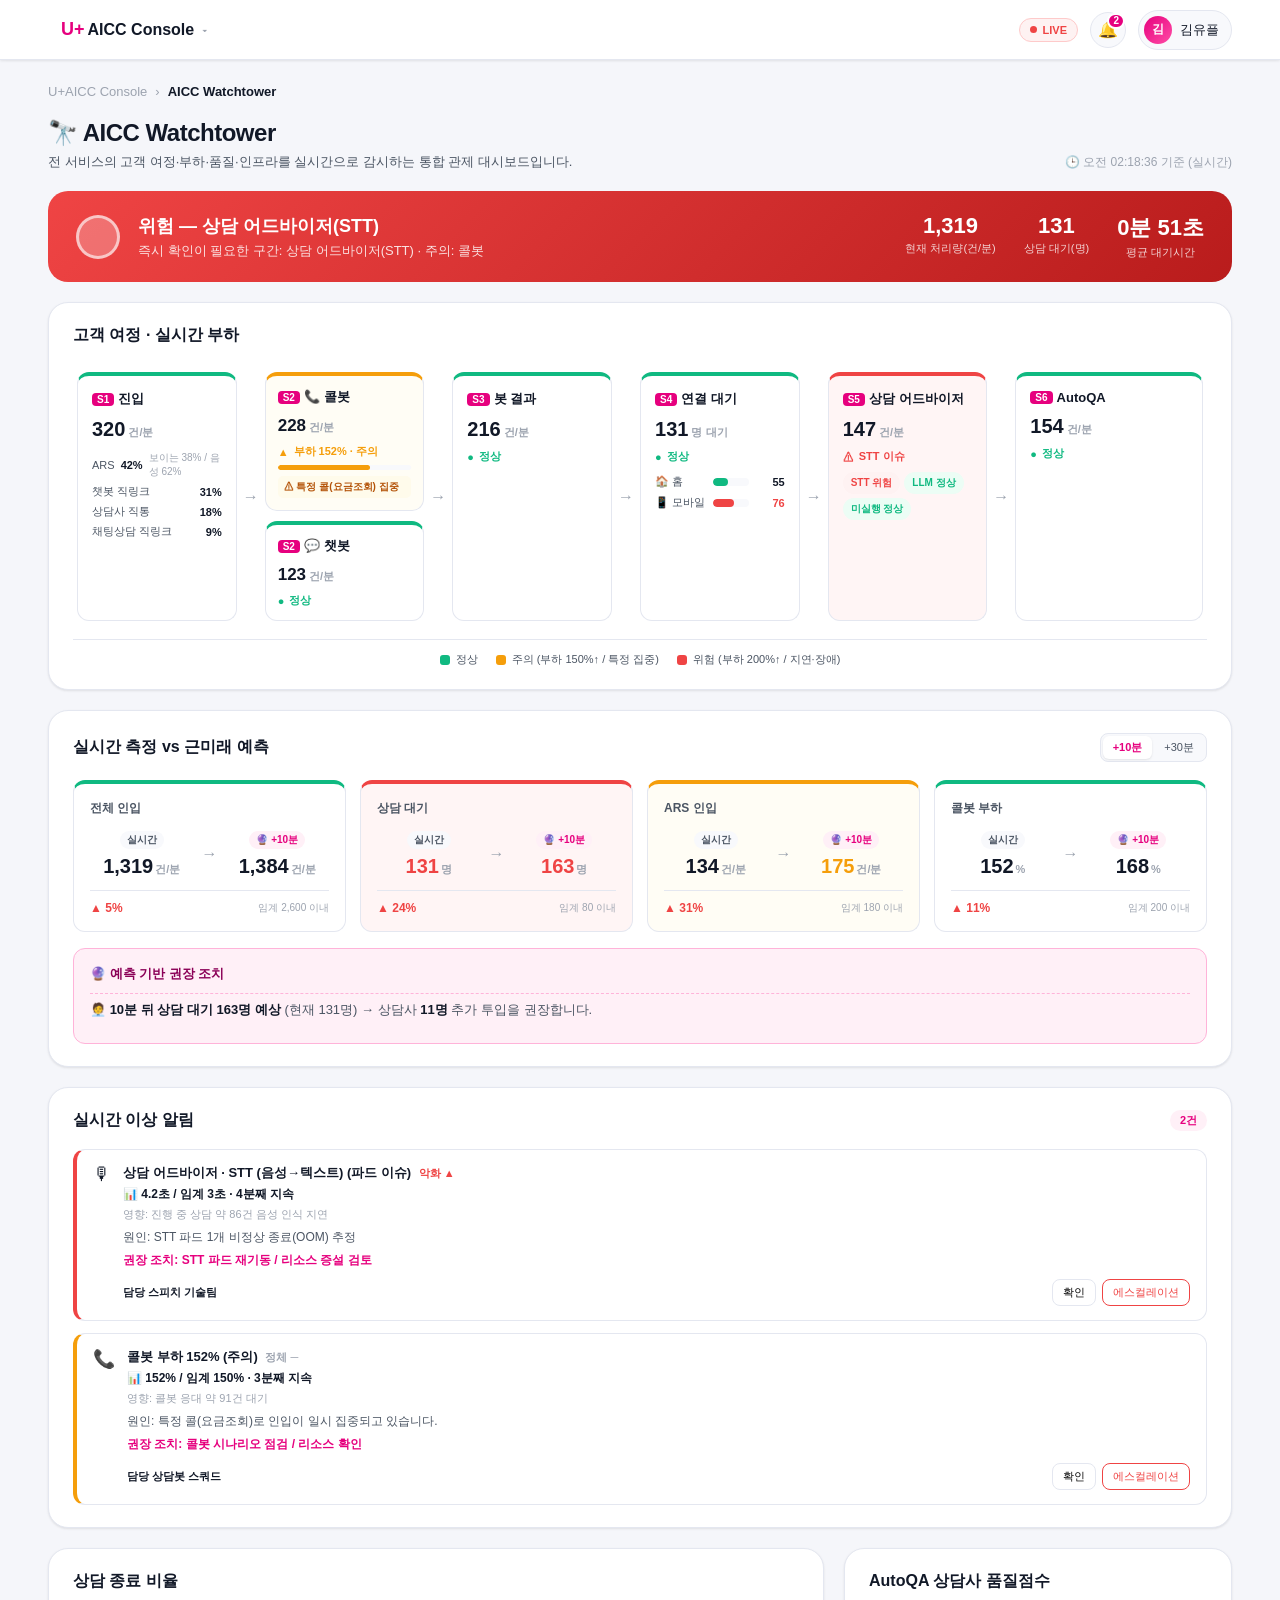
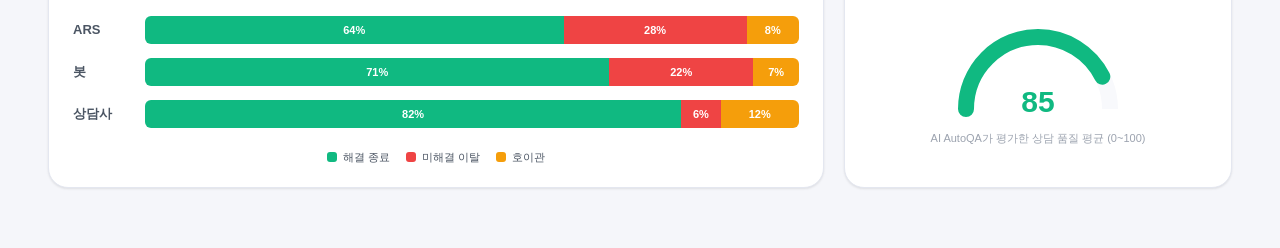
==== commit 8062f01b: "feat: 홈 최소 신호 + AICC Journey 채널 퍼널(funnel.html) 복원 + Funnel/Home PRD 업데이트" ====
--- a/aiccdashboard.html
+++ b/aiccdashboard.html
@@ -19,12 +19,12 @@
       </div>
       <span class="switcher-arrow">▾</span>
       <div class="switcher-dropdown">
-        <div class="switcher-item" onclick="location.href='index.html'"><span class="status-dot green"></span> 상담 어드바이저 포털</div>
+        <div class="switcher-item" onclick="location.href='index.html'"><span class="status-dot green"></span> AI 상담어드바이저포털</div>
         <div class="switcher-item"><span class="status-dot green"></span> AI AutoQA</div>
-        <div class="switcher-item"><span class="status-dot green"></span> AI VoiceToAction</div>
+        <div class="switcher-item"><span class="status-dot green"></span> AI V2A</div>
         <div class="switcher-item"><span class="status-dot green"></span> AI 상담봇</div>
         <div class="switcher-item"><span class="status-dot green"></span> 통합 운영관리포털</div>
-        <div class="switcher-item" onclick="location.href='funnel.html'"><span class="status-dot magenta"></span> AICC Funnel</div>
+        <div class="switcher-item" onclick="location.href='funnel.html'"><span class="status-dot magenta"></span> AICC Journey</div>
         <div class="switcher-item active"><span class="status-dot magenta"></span> AICC Watchtower</div>
       </div>
     </div>
@@ -81,6 +81,19 @@
     </div>
   </section>
 
+  <!-- 2-1. 예측 레인 (Measurement vs Predictive) -->
+  <section class="panel forecast-panel">
+    <div class="panel-header">
+      <h2 class="panel-title">실시간 측정 vs 근미래 예측</h2>
+      <div class="seg-control small" id="horizonSeg">
+        <button class="seg-btn active" data-h="10">+10분</button>
+        <button class="seg-btn" data-h="30">+30분</button>
+      </div>
+    </div>
+    <div class="forecast-grid" id="forecastGrid"><!-- JS --></div>
+    <div class="forecast-reco" id="forecastReco"><!-- JS --></div>
+  </section>
+
   <!-- 3. 실시간 이상 알림 (여정 바로 아래) -->
   <section class="panel watch-panel">
     <div class="panel-header">
--- a/funnel.css
+++ b/funnel.css
@@ -340,3 +340,44 @@
 @media (max-width: 1100px) {
   .chart-grid { grid-template-columns: 1fr; }
 }
+
+/* ===== 채널별 Journey Flow (3 레인 → 상담사 연결 합류) ===== */
+.journey-panel { width: 100%; }
+.cj { display: flex; align-items: stretch; gap: 12px; }
+.cj-lanes { flex: 1; display: flex; flex-direction: column; gap: 12px; min-width: 0; }
+.cj-lane { display: flex; align-items: center; gap: 8px; }
+.cj-node {
+  flex: 1; min-width: 0; background: #fff; border: 1px solid var(--border);
+  border-top: 3px solid var(--uplus-magenta); border-radius: var(--radius-md); padding: 12px 14px;
+}
+.cj-node-h { display: flex; align-items: baseline; justify-content: space-between; gap: 6px; }
+.cj-name { font-size: 13px; font-weight: 700; color: var(--text-primary); white-space: nowrap; }
+.cj-val { font-size: 16px; font-weight: 800; color: var(--text-primary); }
+.cj-exits { display: flex; flex-wrap: wrap; gap: 6px; margin-top: 10px; }
+.cj-exit {
+  font-size: 11px; font-weight: 600; padding: 3px 9px; border-radius: 20px; white-space: nowrap;
+  color: var(--red); background: #fef2f2; border: 1px solid #fecaca;
+}
+.cj-exit.self { color: var(--green); background: #ecfdf5; border-color: #a7f3d0; }
+.cj-arrow { color: var(--uplus-magenta); font-size: 16px; font-weight: 700; flex-shrink: 0; }
+.cj-mid { flex: 1; min-width: 0; display: flex; align-items: center; }
+.cj-line { flex: 1; height: 2px; background: repeating-linear-gradient(90deg, var(--border) 0 6px, transparent 6px 10px); }
+.cj-merge { flex-shrink: 0; display: flex; align-items: center; }
+.cj-node.agent {
+  border: 1px solid var(--uplus-magenta-border); border-top: 3px solid var(--uplus-magenta);
+  background: var(--uplus-magenta-pale); text-align: center; min-width: 130px; padding: 16px 18px;
+}
+.cj-node.agent .cj-name { display: block; }
+.cj-val.big { font-size: 24px; display: block; margin-top: 4px; color: var(--uplus-magenta); }
+.cj-merge-sub { font-size: 10px; color: var(--text-muted); margin-top: 4px; }
+.cj-legend { display: flex; gap: 18px; justify-content: center; margin-top: 16px; padding-top: 14px; border-top: 1px solid var(--border); }
+.cjl-item { display: flex; align-items: center; gap: 6px; font-size: 11px; color: var(--text-secondary); }
+.cjl-dot { width: 10px; height: 10px; border-radius: 3px; display: inline-block; }
+.cjl-dot.end { background: var(--red); }
+.cjl-dot.self { background: var(--green); }
+.cjl-dot.agent { background: var(--uplus-magenta); }
+
+@media (max-width: 760px) {
+  .cj { flex-direction: column; }
+  .cj-merge { justify-content: center; }
+}
--- a/dashboard.css
+++ b/dashboard.css
@@ -189,3 +189,38 @@
 /* ===== 알림: 메트릭 라인 + 포커스 강조 ===== */
 .watch-metricline { font-size: 12px; font-weight: 700; color: var(--text-primary); margin-top: 4px; }
 .watch-card.focused { box-shadow: 0 0 0 3px rgba(230,0,126,0.25); border-color: var(--uplus-magenta); }
+
+/* ===== 예측 레인 (Measurement vs Predictive) ===== */
+.forecast-grid { display: grid; grid-template-columns: repeat(4, 1fr); gap: 14px; }
+.fc-card { border: 1px solid var(--border); border-radius: var(--radius-md); padding: 16px; border-top: 4px solid var(--green); transition: all 0.3s; }
+.fc-card.warn { border-top-color: var(--yellow); background: #fffdf5; }
+.fc-card.crit { border-top-color: var(--red); background: #fff5f5; }
+.fc-name { font-size: 12px; font-weight: 700; color: var(--text-secondary); margin-bottom: 12px; }
+.fc-compare { display: flex; align-items: center; gap: 8px; }
+.fc-col { flex: 1; text-align: center; }
+.fc-tag { font-size: 10px; font-weight: 700; padding: 2px 7px; border-radius: 20px; display: inline-block; margin-bottom: 6px; }
+.fc-tag.now { background: var(--bg-subtle); color: var(--text-secondary); }
+.fc-tag.pred { background: var(--uplus-magenta-pale); color: var(--uplus-magenta); }
+.fc-val { font-size: 20px; font-weight: 800; color: var(--text-primary); }
+.fc-val.warn { color: var(--yellow); }
+.fc-val.crit { color: var(--red); }
+.fc-unit { font-size: 11px; font-weight: 600; color: var(--text-muted); margin-left: 2px; }
+.fc-arrow { color: var(--text-muted); font-size: 16px; flex-shrink: 0; }
+.fc-foot { margin-top: 12px; padding-top: 10px; border-top: 1px solid var(--border); display: flex; align-items: center; justify-content: space-between; gap: 8px; }
+.fc-delta { font-size: 12px; font-weight: 700; }
+.fc-delta.up { color: var(--red); }
+.fc-delta.down { color: var(--green); }
+.fc-breach { font-size: 10px; font-weight: 700; color: var(--red); background: #fef2f2; padding: 3px 7px; border-radius: 6px; text-align: right; }
+.fc-ok { font-size: 10px; color: var(--text-muted); }
+
+/* 예측 권장 */
+.forecast-reco { margin-top: 16px; padding: 16px; background: var(--uplus-magenta-pale); border: 1px solid var(--uplus-magenta-border); border-radius: var(--radius-md); }
+.fc-reco-title { font-size: 13px; font-weight: 700; color: #8B0057; margin-bottom: 10px; }
+.fc-reco-item { font-size: 13px; color: var(--text-secondary); line-height: 1.6; padding: 6px 0; border-top: 1px dashed var(--uplus-magenta-border); }
+.fc-reco-item:first-of-type { border-top: none; }
+.fc-reco-item b { color: var(--text-primary); }
+.fc-reco-ok { font-size: 13px; color: var(--text-muted); text-align: center; padding: 8px; }
+
+@media (max-width: 1100px) {
+  .forecast-grid { grid-template-columns: repeat(2, 1fr); }
+}
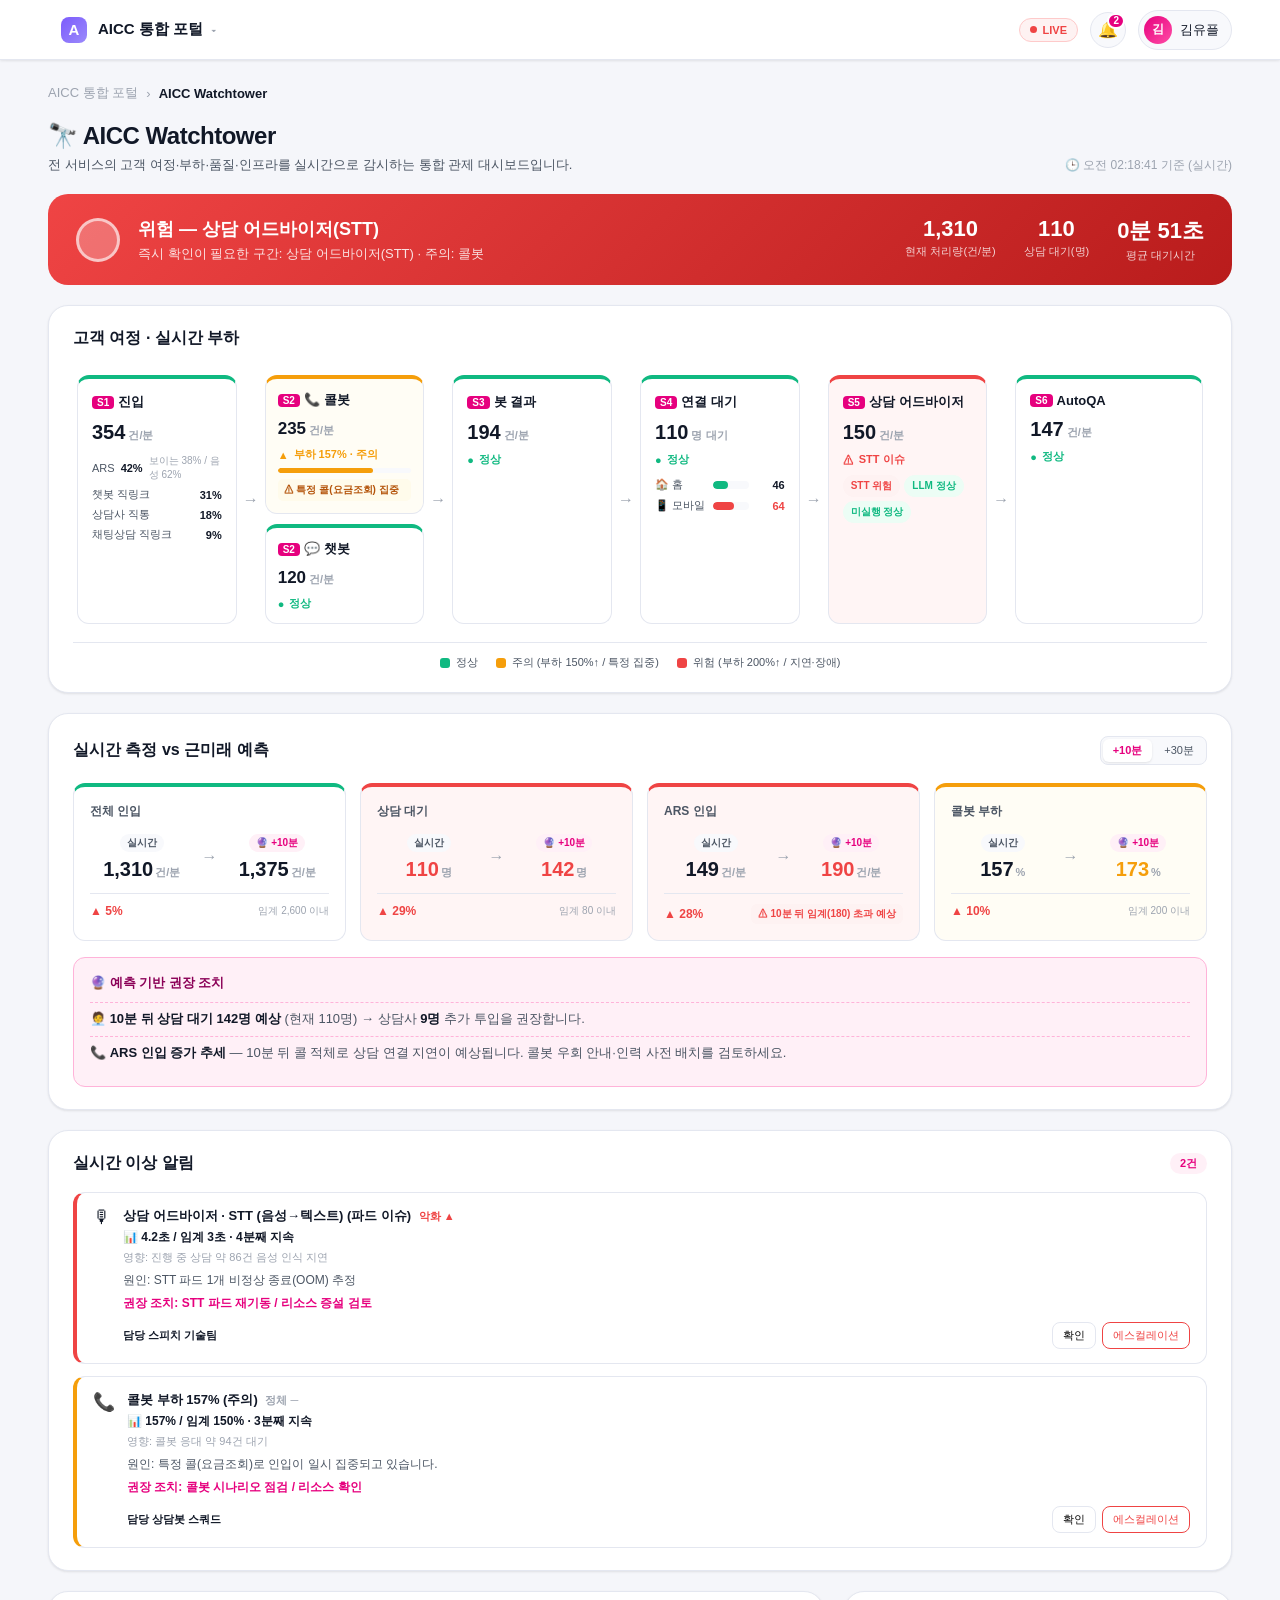
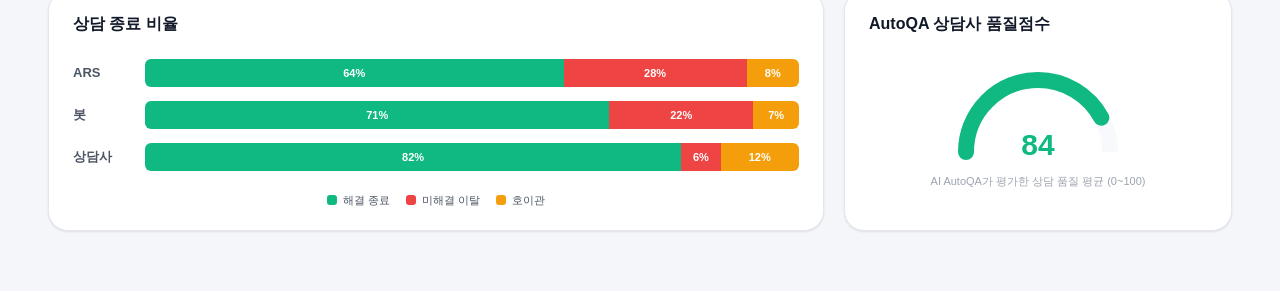
==== commit 07a48a5e: "고객여정 신호: 2줄 스트립 고도화 (Route 아이콘, 주의 Badge, 인사이트 간소화, 전일 기준 표기, 밑줄 링크, 폰트 컬러 정리)" ====
--- a/aiccdashboard.html
+++ b/aiccdashboard.html
@@ -3,7 +3,7 @@
 <head>
   <meta charset="UTF-8" />
   <meta name="viewport" content="width=device-width, initial-scale=1.0" />
-  <title>U+AICC Console · AICC Watchtower</title>
+  <title>AICC 통합 포털 · AICC Watchtower</title>
   <link rel="stylesheet" href="funnel.css" />
   <link rel="stylesheet" href="dashboard.css" />
   <script src="gate.js"></script>
@@ -15,7 +15,7 @@
   <div class="gnb-left">
     <div class="service-switcher" id="switcherBtn" onclick="toggleSwitcher()">
       <div class="gnb-logo">
-        <span class="logo-uplus">U+</span><span class="logo-aicc">AICC Console</span>
+        <span class="logo-mark">A</span><span class="logo-aicc">AICC 통합 포털</span>
       </div>
       <span class="switcher-arrow">▾</span>
       <div class="switcher-dropdown">
@@ -24,8 +24,6 @@
         <div class="switcher-item"><span class="status-dot green"></span> AI V2A</div>
         <div class="switcher-item"><span class="status-dot green"></span> AI 상담봇</div>
         <div class="switcher-item"><span class="status-dot green"></span> 통합 운영관리포털</div>
-        <div class="switcher-item" onclick="location.href='funnel.html'"><span class="status-dot magenta"></span> AICC Journey</div>
-        <div class="switcher-item active"><span class="status-dot magenta"></span> AICC Watchtower</div>
       </div>
     </div>
   </div>
@@ -40,7 +38,7 @@
 
   <!-- 브레드크럼 -->
   <nav class="breadcrumb">
-    <span class="bc-home" onclick="location.href='index.html'">U+AICC Console</span>
+    <span class="bc-home" onclick="location.href='index.html'">AICC 통합 포털</span>
     <span class="bc-sep">›</span>
     <span class="bc-current">AICC Watchtower</span>
   </nav>
--- a/funnel.css
+++ b/funnel.css
@@ -381,3 +381,163 @@
   .cj { flex-direction: column; }
   .cj-merge { justify-content: center; }
 }
+
+/* ===== 채널 노드: 이탈/해결 분리 노드 ===== */
+.cj-lane-main { flex: 1; min-width: 0; display: flex; flex-direction: column; gap: 8px; }
+.cj-branches { display: flex; gap: 8px; }
+.cj-bnode {
+  flex: 1; min-width: 0; display: flex; align-items: center; justify-content: space-between; gap: 8px;
+  border: 1px solid var(--border); border-radius: var(--radius-sm); padding: 8px 12px; background: #fff;
+}
+.cj-bnode.self { border-left: 3px solid var(--green); }
+.cj-bnode.end { border-left: 3px solid var(--red); }
+.cb-name { font-size: 11px; font-weight: 600; color: var(--text-secondary); }
+.cb-val { font-size: 14px; font-weight: 800; }
+.cj-bnode.self .cb-val { color: var(--green); }
+.cj-bnode.end .cb-val { color: var(--red); }
+
+/* 로고 마크 (AICC 통합 포털) */
+.logo-mark { width: 26px; height: 26px; border-radius: 8px; display: inline-flex; align-items: center; justify-content: center; background: linear-gradient(135deg,#7C5CFC,#9B8AFB); color: #fff; font-weight: 900; font-size: 15px; margin-right: 8px; }
+.logo-aicc { font-size: 15px; font-weight: 800; color: var(--text-primary); }
+.gnb-logo { display: flex; align-items: center; }
+
+/* ===== 3단계 흐름: 채널 → 분기(셀프/이탈) → 상담사 연결 ===== */
+.cj-lane > .cj-node { flex: 1; }
+.cj-step { display: block; margin-top: 6px; font-size: 10px; font-weight: 600; color: var(--text-muted); }
+.cj-stage2 { flex: 1; min-width: 0; display: flex; flex-direction: column; gap: 8px; }
+.cj-legend .cjl-item b { color: var(--uplus-magenta); }
+
+/* ===== 노드 번호(단계) 표기 ===== */
+.cj-node { position: relative; }
+.cj-step {
+  display: inline-flex; align-items: center; justify-content: center; min-width: 20px; height: 20px;
+  padding: 0 6px; border-radius: 10px; background: var(--uplus-magenta-pale); color: var(--uplus-magenta);
+  font-size: 11px; font-weight: 800; margin-bottom: 6px;
+}
+.cj-step.on { background: var(--uplus-magenta); color: #fff; margin-bottom: 8px; }
+.cj-stage2 { flex: 1; min-width: 0; display: flex; flex-direction: column; gap: 8px; }
+.cb-step {
+  flex-shrink: 0; display: inline-flex; align-items: center; justify-content: center;
+  min-width: 26px; height: 18px; padding: 0 5px; border-radius: 5px; font-size: 10px; font-weight: 800;
+  background: var(--bg-subtle); color: var(--text-secondary); margin-right: 2px;
+}
+.cj-bnode.self .cb-step { background: #ecfdf5; color: var(--green); }
+.cj-bnode.end .cb-step { background: #fef2f2; color: var(--red); }
+.cj-bnode { gap: 8px; }
+.cb-name { flex: 1; }
+
+/* ===== Journey Flow 디자인 정돈 (넘버링 제거 버전) ===== */
+.cj-node {
+  display: flex; align-items: center; gap: 9px; padding: 13px 16px;
+  background: #fff; border: 1px solid var(--border); border-top: 3px solid var(--uplus-magenta);
+  border-radius: var(--radius-md); box-shadow: var(--shadow-sm);
+}
+.cj-ico {
+  width: 30px; height: 30px; flex-shrink: 0; border-radius: 8px; background: var(--uplus-magenta-pale);
+  display: inline-flex; align-items: center; justify-content: center; font-size: 15px;
+}
+.cj-node .cj-name { font-size: 13px; font-weight: 700; color: var(--text-primary); }
+.cj-node .cj-val { margin-left: auto; font-size: 16px; font-weight: 800; color: var(--text-primary); }
+
+.cj-stage2 { gap: 10px; }
+.cj-bnode {
+  display: flex; align-items: center; gap: 8px; padding: 10px 12px;
+  background: #fff; border: 1px solid var(--border); border-left: 3px solid var(--border);
+  border-radius: var(--radius-sm); box-shadow: var(--shadow-sm);
+}
+.cb-dot { width: 8px; height: 8px; border-radius: 50%; flex-shrink: 0; }
+.cb-name { flex: 1; font-size: 12px; font-weight: 600; color: var(--text-secondary); }
+.cb-val { font-size: 14px; font-weight: 800; }
+.cj-bnode.self { border-left-color: var(--green); }
+.cj-bnode.self .cb-dot { background: var(--green); }
+.cj-bnode.self .cb-val { color: var(--green); }
+.cj-bnode.end { border-left-color: var(--red); }
+.cj-bnode.end .cb-dot { background: var(--red); }
+.cj-bnode.end .cb-val { color: var(--red); }
+
+.cj-arrow { color: #c4c1d6; font-size: 24px; font-weight: 400; line-height: 1; }
+
+.cj-node.agent {
+  display: flex; flex-direction: column; align-items: center; gap: 2px;
+  background: linear-gradient(135deg, #7C5CFC, #9B8AFB); border: none; color: #fff;
+  min-width: 150px; text-align: center; padding: 18px 20px; box-shadow: 0 6px 18px rgba(124,92,252,0.28);
+}
+.cj-node.agent .cj-ico { background: rgba(255,255,255,0.22); }
+.cj-node.agent .cj-name { color: #fff; font-size: 13px; font-weight: 700; margin-top: 6px; }
+.cj-node.agent .cj-val.big { color: #fff; font-size: 24px; }
+.cj-node.agent .cj-merge-sub { color: rgba(255,255,255,0.9); }
+
+.cj-legend { gap: 16px; }
+.cj-legend b { display: none; }
+
+/* ===== Journey Flow v2 — 채널별 세로 흐름 컬럼 + 공통 합류 바 ===== */
+.cjv { display: grid; grid-template-columns: repeat(3, 1fr); gap: 16px; }
+.cjv-col { display: flex; flex-direction: column; align-items: stretch; }
+.cjv-head {
+  display: flex; align-items: center; gap: 9px; padding: 13px 16px;
+  background: #fff; border: 1px solid var(--border); border-top: 3px solid var(--uplus-magenta);
+  border-radius: var(--radius-md); box-shadow: var(--shadow-sm);
+}
+.cjv-ico { width: 30px; height: 30px; flex-shrink: 0; border-radius: 8px; background: var(--uplus-magenta-pale); display: inline-flex; align-items: center; justify-content: center; font-size: 15px; }
+.cjv-name { font-size: 13px; font-weight: 700; color: var(--text-primary); }
+.cjv-total { margin-left: auto; font-size: 16px; font-weight: 800; color: var(--text-primary); }
+.cjv-down { text-align: center; color: #c4c1d6; font-size: 18px; line-height: 1; margin: 6px 0; }
+.cjv-outs { display: flex; flex-direction: column; gap: 8px; }
+.cjv-out {
+  display: flex; align-items: center; gap: 8px; padding: 11px 13px;
+  background: #fff; border: 1px solid var(--border); border-left: 3px solid var(--border);
+  border-radius: var(--radius-sm); box-shadow: var(--shadow-sm);
+}
+.cjv-out .cb-dot { width: 8px; height: 8px; border-radius: 50%; flex-shrink: 0; }
+.cjv-out .cb-name { flex: 1; font-size: 12px; font-weight: 600; color: var(--text-secondary); }
+.cjv-out .cb-val { font-size: 14px; font-weight: 800; }
+.cjv-out.self { border-left-color: var(--green); }
+.cjv-out.self .cb-dot { background: var(--green); }
+.cjv-out.self .cb-val { color: var(--green); }
+.cjv-out.end { border-left-color: var(--red); }
+.cjv-out.end .cb-dot { background: var(--red); }
+.cjv-out.end .cb-val { color: var(--red); }
+.cjv-out.agent { border-left-color: var(--uplus-magenta); background: var(--uplus-magenta-pale); }
+.cjv-out.agent .cb-dot { background: var(--uplus-magenta); }
+.cjv-out.agent .cb-name { color: var(--uplus-magenta); font-weight: 700; }
+.cjv-out.agent .cb-val { color: var(--uplus-magenta); }
+
+/* 공통 합류 바 */
+.cjv-merge {
+  display: flex; align-items: center; gap: 10px; margin-top: 16px; padding: 14px 20px;
+  background: linear-gradient(135deg, #7C5CFC, #9B8AFB); border-radius: var(--radius-md);
+  color: #fff; box-shadow: 0 6px 18px rgba(124,92,252,0.28);
+}
+.cjm-ico { width: 32px; height: 32px; border-radius: 9px; background: rgba(255,255,255,0.22); display: inline-flex; align-items: center; justify-content: center; font-size: 17px; }
+.cjm-label { font-size: 14px; font-weight: 800; }
+.cjm-sub { font-size: 11px; color: rgba(255,255,255,0.85); }
+.cjm-val { margin-left: auto; font-size: 24px; font-weight: 800; }
+
+@media (max-width: 760px) { .cjv { grid-template-columns: 1fr; } }
+
+/* ===== Journey Flow — Watchtower식 단계 컬럼 흐름 ===== */
+.jflow { display: flex; align-items: stretch; gap: 12px; }
+.jf-stage { flex: 1; min-width: 0; display: flex; flex-direction: column; gap: 10px; background: var(--bg-subtle); border: 1px solid var(--border); border-radius: var(--radius-md); padding: 14px; }
+.jf-stage-h { display: flex; align-items: center; justify-content: space-between; font-size: 12px; font-weight: 800; color: var(--text-secondary); }
+.jf-stage-h span { font-size: 12px; font-weight: 800; color: var(--text-primary); }
+.jf-nodes { display: flex; flex-direction: column; gap: 10px; flex: 1; justify-content: center; }
+.jf-node { display: flex; align-items: center; gap: 8px; background: #fff; border: 1px solid var(--border); border-left: 3px solid var(--uplus-magenta); border-radius: var(--radius-sm); padding: 11px 13px; box-shadow: var(--shadow-sm); }
+.jf-ico { font-size: 15px; flex-shrink: 0; }
+.jf-nm { font-size: 12.5px; font-weight: 700; color: var(--text-primary); }
+.jf-node b { margin-left: auto; font-size: 15px; font-weight: 800; color: var(--text-primary); }
+.jf-dot { width: 8px; height: 8px; border-radius: 50%; flex-shrink: 0; }
+.jf-node.self { border-left-color: var(--green); }
+.jf-node.self .jf-dot { background: var(--green); }
+.jf-node.self b { color: var(--green); }
+.jf-node.end { border-left-color: var(--red); }
+.jf-node.end .jf-dot { background: var(--red); }
+.jf-node.end b { color: var(--red); }
+.jf-node.agent { background: linear-gradient(135deg, #7C5CFC, #9B8AFB); border: none; color: #fff; flex: 1; }
+.jf-node.agent .jf-nm { color: #fff; }
+.jf-node.agent b { color: #fff; font-size: 18px; }
+.jf-arrow { align-self: center; color: #c4c1d6; font-size: 26px; font-weight: 400; flex-shrink: 0; }
+
+@media (max-width: 760px) {
+  .jflow { flex-direction: column; }
+  .jf-arrow { transform: rotate(90deg); align-self: center; }
+}
